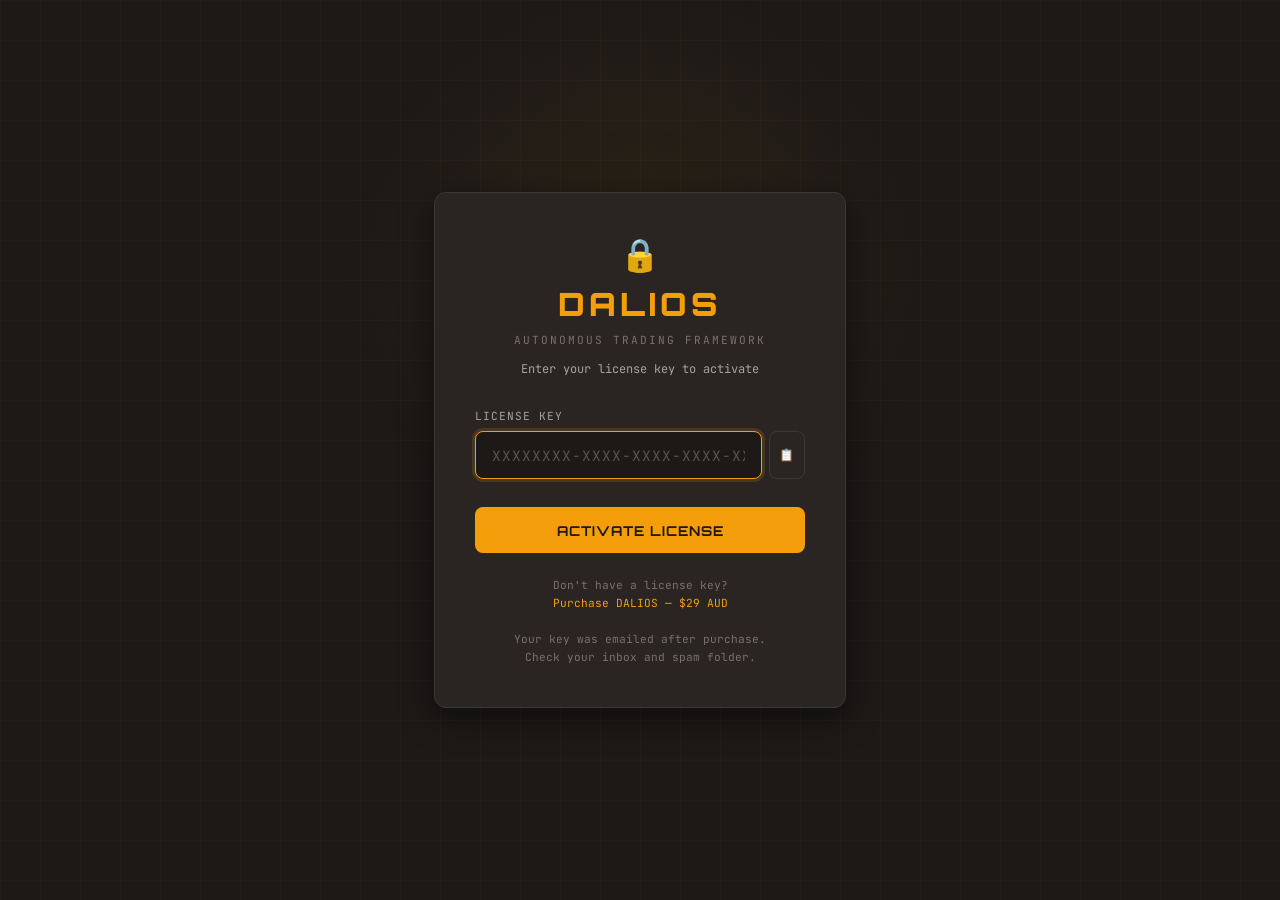
==== ui/license.html @ 82f27309 "Initial commit: CryptoBot - Autonomous Crypto Trading System Cloned from Dalios trading framework an" ====
<!DOCTYPE html>
<html>
<head>
<meta charset="UTF-8">
<title>DALIOS — Activate License</title>
<style>
@import url('https://fonts.googleapis.com/css2?family=Orbitron:wght@400;700;900&family=JetBrains+Mono:wght@400;500;700&display=swap');

* { margin:0; padding:0; box-sizing:border-box; }

body {
  background: #1c1917;
  color: #fafaf9;
  font-family: 'JetBrains Mono', 'Courier New', monospace;
  height: 100vh;
  display: flex;
  align-items: center;
  justify-content: center;
  position: relative;
  overflow: hidden;
}

/* Subtle grid background */
body::before {
  content: '';
  position: fixed;
  top:0;left:0;right:0;bottom:0;
  background-image:
    linear-gradient(rgba(245,158,11,0.03) 1px, transparent 1px),
    linear-gradient(90deg, rgba(245,158,11,0.03) 1px, transparent 1px);
  background-size: 40px 40px;
  pointer-events: none;
}

/* Radial glow */
body::after {
  content: '';
  position: fixed;
  top: 30%; left: 50%;
  width: 600px; height: 600px;
  transform: translate(-50%, -50%);
  background: radial-gradient(circle, rgba(245,158,11,0.08) 0%, transparent 70%);
  pointer-events: none;
}

.container {
  position: relative;
  z-index: 1;
  width: 100%;
  max-width: 460px;
  padding: 0 1.5rem;
}

.card {
  background: #2a2523;
  border: 1px solid #3d3835;
  border-radius: 12px;
  padding: 2.5rem;
  box-shadow: 0 8px 32px rgba(0,0,0,0.50);
}

.logo {
  text-align: center;
  margin-bottom: 2rem;
}

.logo h1 {
  font-family: 'Orbitron', monospace;
  font-size: 2rem;
  font-weight: 900;
  color: #f59e0b;
  letter-spacing: 4px;
  margin-bottom: 0.25rem;
}

.logo .version {
  font-size: 0.7rem;
  color: #78716c;
  letter-spacing: 2px;
}

.logo .subtitle {
  font-size: 0.75rem;
  color: #a8a29e;
  margin-top: 0.75rem;
}

.field {
  margin-bottom: 1.25rem;
}

.field label {
  display: block;
  font-size: 0.7rem;
  letter-spacing: 1px;
  color: #a8a29e;
  margin-bottom: 0.5rem;
  text-transform: uppercase;
}

.field input {
  width: 100%;
  padding: 0.85rem 1rem;
  background: #1c1917;
  border: 1px solid #3d3835;
  border-radius: 8px;
  color: #fafaf9;
  font-family: 'JetBrains Mono', monospace;
  font-size: 0.9rem;
  letter-spacing: 1px;
  outline: none;
  transition: border-color 0.2s;
}

.field input:focus {
  border-color: #f59e0b;
  box-shadow: 0 0 0 3px rgba(245,158,11,0.15);
}

.field input::placeholder {
  color: #57534e;
}

.btn {
  width: 100%;
  padding: 0.9rem;
  background: #f59e0b;
  color: #1c1917;
  border: none;
  border-radius: 8px;
  font-family: 'Orbitron', monospace;
  font-size: 0.85rem;
  font-weight: 700;
  letter-spacing: 1px;
  cursor: pointer;
  transition: background 0.2s, transform 0.1s;
  margin-top: 0.5rem;
}

.btn:hover {
  background: #d97706;
}

.btn:active {
  transform: scale(0.98);
}

.btn:disabled {
  background: #57534e;
  cursor: not-allowed;
  transform: none;
}

.message {
  margin-top: 1rem;
  padding: 0.75rem 1rem;
  border-radius: 8px;
  font-size: 0.8rem;
  text-align: center;
  display: none;
}

.message.error {
  display: block;
  background: rgba(239,68,68,0.1);
  border: 1px solid rgba(239,68,68,0.3);
  color: #ef4444;
}

.message.success {
  display: block;
  background: rgba(34,197,94,0.1);
  border: 1px solid rgba(34,197,94,0.3);
  color: #22c55e;
}

.message.loading {
  display: block;
  background: rgba(245,158,11,0.1);
  border: 1px solid rgba(245,158,11,0.3);
  color: #f59e0b;
}

.help {
  text-align: center;
  margin-top: 1.5rem;
  font-size: 0.7rem;
  color: #78716c;
  line-height: 1.6;
}

.help a {
  color: #f59e0b;
  text-decoration: none;
}

.help a:hover {
  text-decoration: underline;
}

.lock-icon {
  font-size: 2rem;
  margin-bottom: 0.5rem;
}

/* Pulsing animation for loading */
@keyframes pulse {
  0%, 100% { opacity: 1; }
  50% { opacity: 0.5; }
}
.message.loading {
  animation: pulse 1.5s ease-in-out infinite;
}
</style>
</head>
<body>

<div class="container">
  <div class="card">
    <div class="logo">
      <div class="lock-icon">&#128274;</div>
      <h1>DALIOS</h1>
      <span class="version">AUTONOMOUS TRADING FRAMEWORK</span>
      <p class="subtitle">Enter your license key to activate</p>
    </div>

    <div class="field">
      <label>License Key</label>
      <div style="display:flex;gap:0.4rem;">
        <input type="text" id="licenseKey" placeholder="XXXXXXXX-XXXX-XXXX-XXXX-XXXXXXXXXXXX" autofocus
               spellcheck="false" autocomplete="off" style="flex:1;">
        <button onclick="navigator.clipboard.readText().then(t=>{document.getElementById('licenseKey').value=t.trim();document.getElementById('licenseKey').focus()})" title="Paste" style="padding:0 0.6rem;background:#2a2523;border:1px solid #3d3835;border-radius:8px;color:#78716c;cursor:pointer;font-size:0.75rem;transition:border-color 0.2s;" onmouseover="this.style.borderColor='#f59e0b';this.style.color='#fafaf9'" onmouseout="this.style.borderColor='#3d3835';this.style.color='#78716c'">&#128203;</button>
      </div>
    </div>

    <button class="btn" id="activateBtn" onclick="activateLicense()">
      ACTIVATE LICENSE
    </button>

    <div class="message" id="message"></div>

    <div class="help">
      Don't have a license key?<br>
      <a href="https://defthrets.github.io/dalios-website/buy.html" target="_blank">Purchase DALIOS — $29 AUD</a>
      <br><br>
      Your key was emailed after purchase.<br>
      Check your inbox and spam folder.
    </div>
  </div>
</div>

<script>
const keyInput = document.getElementById('licenseKey');
const btn = document.getElementById('activateBtn');
const msg = document.getElementById('message');

// Allow Enter key to submit
keyInput.addEventListener('keydown', (e) => {
  if (e.key === 'Enter') activateLicense();
});

// Ensure right-click context menu is not blocked
document.addEventListener('contextmenu', (e) => { e.stopPropagation(); }, true);


async function activateLicense() {
  const key = keyInput.value.trim();
  if (!key) {
    showMsg('error', 'Please enter your license key.');
    return;
  }

  btn.disabled = true;
  btn.textContent = 'ACTIVATING...';
  showMsg('loading', 'Contacting activation server...');

  try {
    const resp = await fetch('/api/license/activate', {
      method: 'POST',
      headers: { 'Content-Type': 'application/json' },
      body: JSON.stringify({ license_key: key }),
    });

    const data = await resp.json();

    if (resp.ok && data.success) {
      showMsg('success', 'License activated! Loading DALIOS...');
      // Redirect to main app after brief delay
      setTimeout(() => {
        window.location.href = '/';
      }, 1500);
    } else {
      showMsg('error', data.detail || data.message || 'Activation failed.');
      btn.disabled = false;
      btn.textContent = 'ACTIVATE LICENSE';
    }
  } catch (err) {
    showMsg('error', 'Connection error. Check your internet and try again.');
    btn.disabled = false;
    btn.textContent = 'ACTIVATE LICENSE';
  }
}

function showMsg(type, text) {
  msg.className = 'message ' + type;
  msg.textContent = text;
}
</script>

</body>
</html>
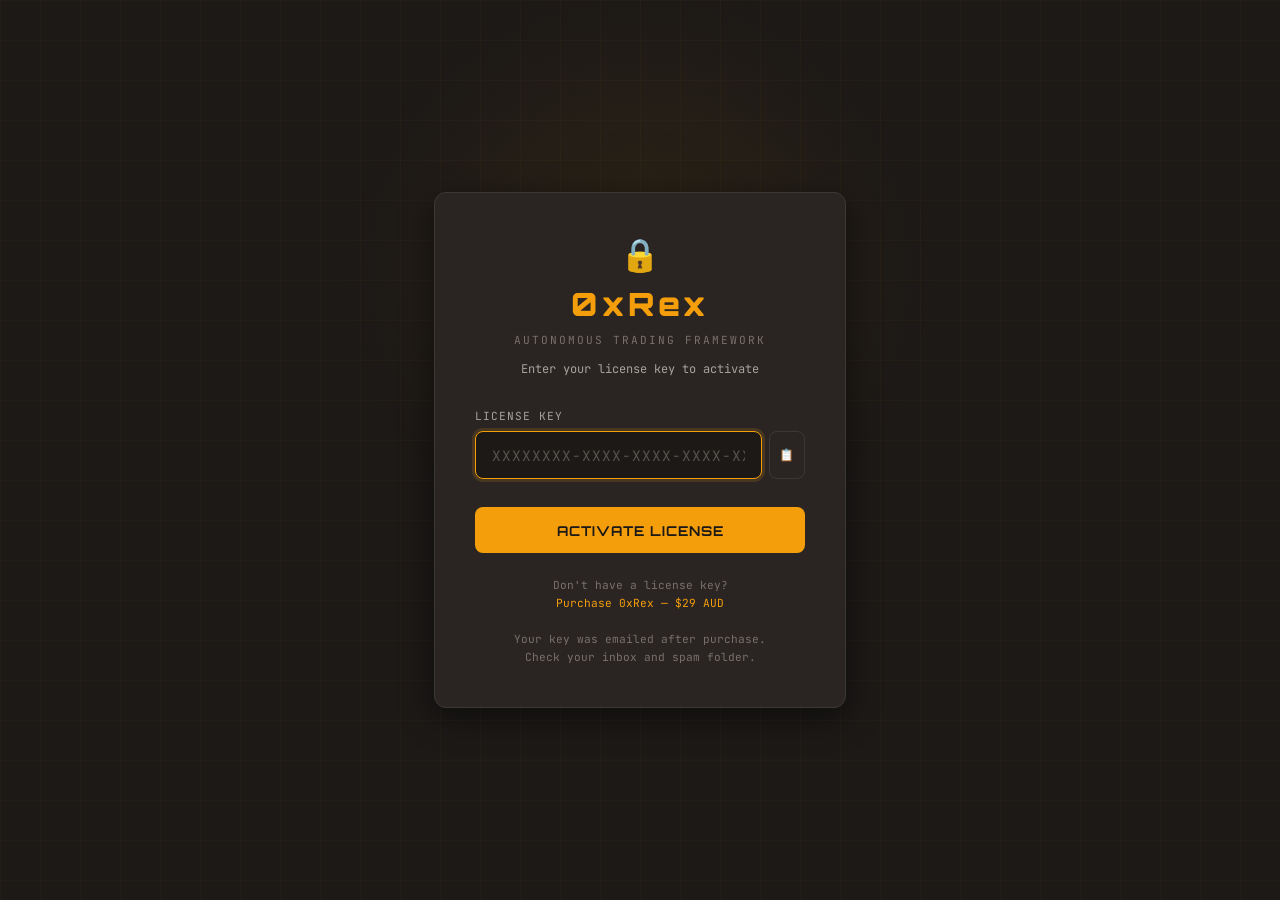
==== commit 78a80200: "Rebrand to 0xRex: complete Dalio/ASX→crypto overhaul - Rename app from CRYPTOBOT/DALIOS to 0xRex eve" ====
--- a/ui/license.html
+++ b/ui/license.html
@@ -2,7 +2,7 @@
 <html>
 <head>
 <meta charset="UTF-8">
-<title>DALIOS — Activate License</title>
+<title>0xRex — Activate License</title>
 <style>
 @import url('https://fonts.googleapis.com/css2?family=Orbitron:wght@400;700;900&family=JetBrains+Mono:wght@400;500;700&display=swap');
 
@@ -219,7 +219,7 @@
   <div class="card">
     <div class="logo">
       <div class="lock-icon">&#128274;</div>
-      <h1>DALIOS</h1>
+      <h1>0xRex</h1>
       <span class="version">AUTONOMOUS TRADING FRAMEWORK</span>
       <p class="subtitle">Enter your license key to activate</p>
     </div>
@@ -241,7 +241,7 @@
 
     <div class="help">
       Don't have a license key?<br>
-      <a href="https://defthrets.github.io/dalios-website/buy.html" target="_blank">Purchase DALIOS — $29 AUD</a>
+      <a href="https://defthrets.github.io/0xrex-website/buy.html" target="_blank">Purchase 0xRex — $29 AUD</a>
       <br><br>
       Your key was emailed after purchase.<br>
       Check your inbox and spam folder.
@@ -284,7 +284,7 @@
     const data = await resp.json();
 
     if (resp.ok && data.success) {
-      showMsg('success', 'License activated! Loading DALIOS...');
+      showMsg('success', 'License activated! Loading 0xRex...');
       // Redirect to main app after brief delay
       setTimeout(() => {
         window.location.href = '/';
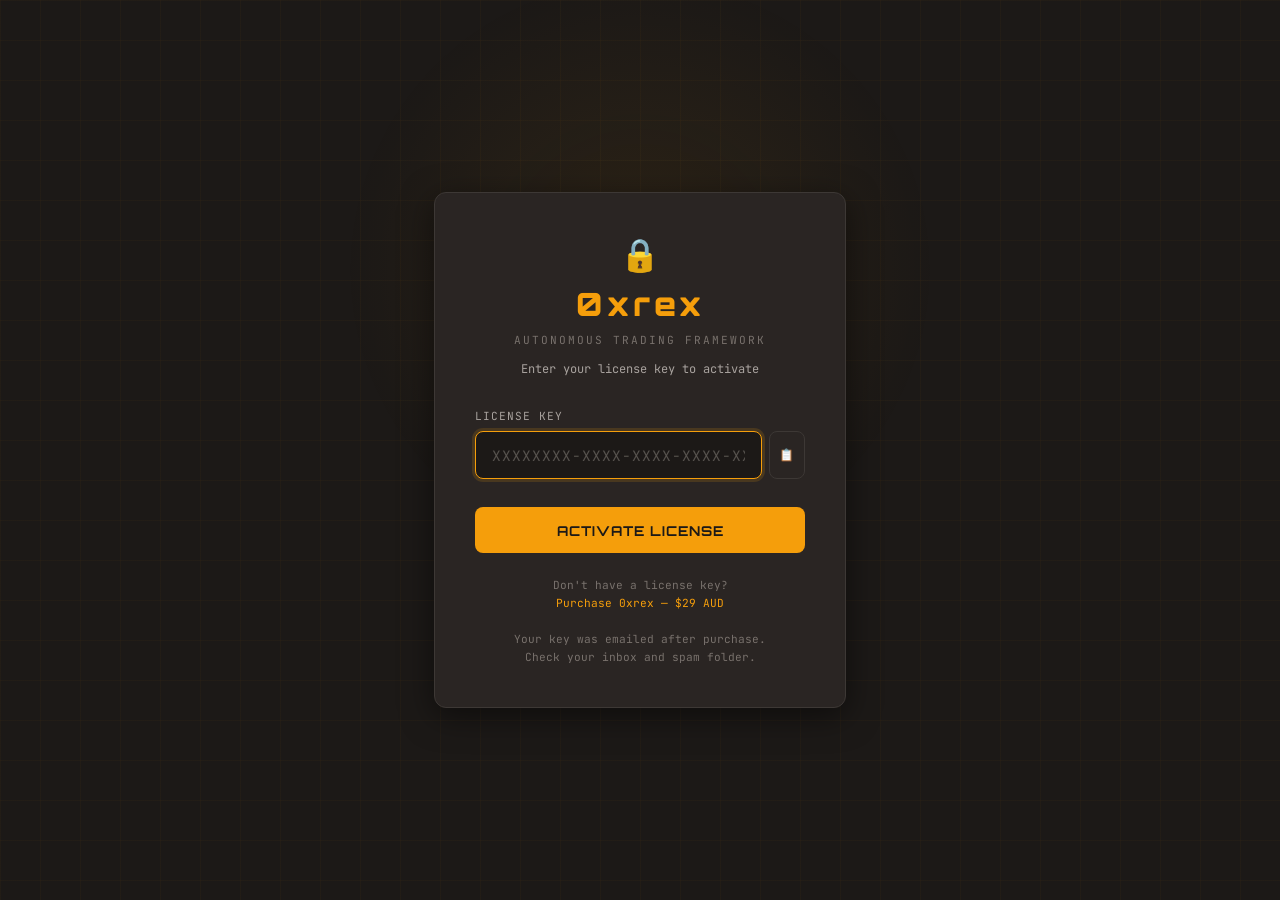
==== commit 87722e4f: "Rebrand 0xRex to 0xrex + update splash coin to match 3D design Rename all user-visible branding from" ====
--- a/ui/license.html
+++ b/ui/license.html
@@ -2,7 +2,7 @@
 <html>
 <head>
 <meta charset="UTF-8">
-<title>0xRex — Activate License</title>
+<title>0xrex — Activate License</title>
 <style>
 @import url('https://fonts.googleapis.com/css2?family=Orbitron:wght@400;700;900&family=JetBrains+Mono:wght@400;500;700&display=swap');
 
@@ -219,7 +219,7 @@
   <div class="card">
     <div class="logo">
       <div class="lock-icon">&#128274;</div>
-      <h1>0xRex</h1>
+      <h1>0xrex</h1>
       <span class="version">AUTONOMOUS TRADING FRAMEWORK</span>
       <p class="subtitle">Enter your license key to activate</p>
     </div>
@@ -241,7 +241,7 @@
 
     <div class="help">
       Don't have a license key?<br>
-      <a href="https://defthrets.github.io/0xrex-website/buy.html" target="_blank">Purchase 0xRex — $29 AUD</a>
+      <a href="https://defthrets.github.io/0xrex-website/buy.html" target="_blank">Purchase 0xrex — $29 AUD</a>
       <br><br>
       Your key was emailed after purchase.<br>
       Check your inbox and spam folder.
@@ -284,7 +284,7 @@
     const data = await resp.json();
 
     if (resp.ok && data.success) {
-      showMsg('success', 'License activated! Loading 0xRex...');
+      showMsg('success', 'License activated! Loading 0xrex...');
       // Redirect to main app after brief delay
       setTimeout(() => {
         window.location.href = '/';
